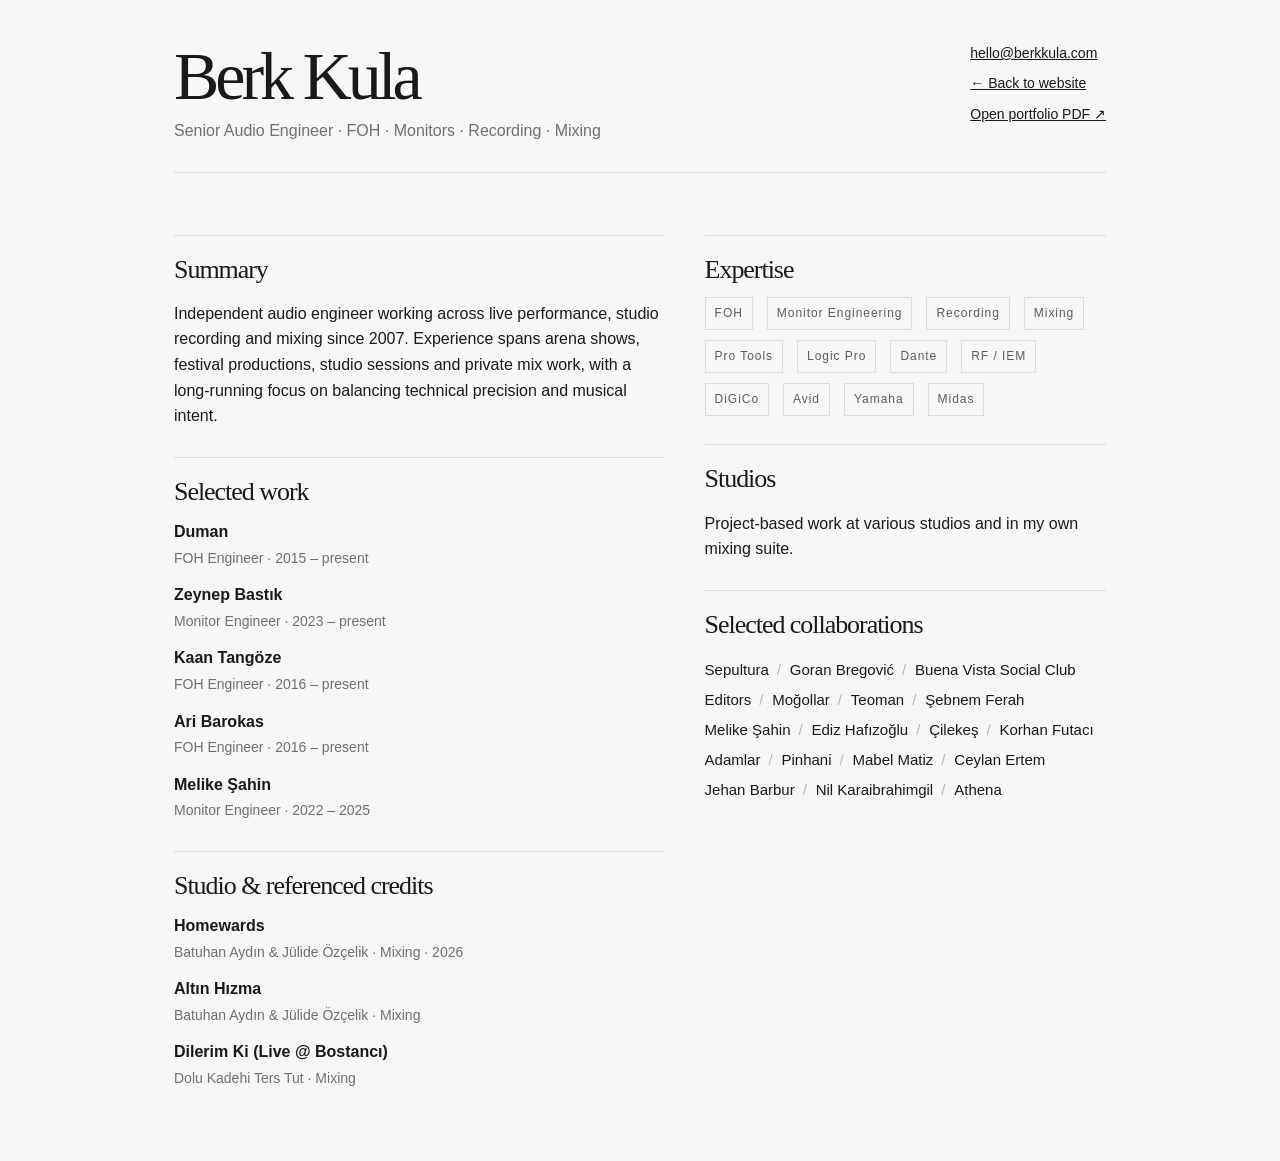
==== cv.html @ 08a99605 "Add PNG favicon reference for Google and browsers" ====
<!DOCTYPE html><html lang="en"><head><meta charset="UTF-8"><meta name="viewport" content="width=device-width, initial-scale=1"><meta property="og:title" content="Berk Kula — CV"><meta property="og:description" content="Berk Kula — FOH, monitor engineering, recording and mixing."><meta property="og:url" content="https://berkkula.com/cv.html"><meta property="og:type" content="website"><meta property="og:site_name" content="Berk Kula"><meta property="og:image" content="https://berkkula.com/assets/og-preview.jpg"><meta property="og:image:secure_url" content="https://berkkula.com/assets/og-preview.jpg"><meta property="og:image:type" content="image/jpeg"><meta property="og:image:width" content="1200"><meta property="og:image:height" content="630"><meta property="og:image:alt" content="Berk Kula at a live mixing console — Audio Engineer"><meta name="twitter:card" content="summary_large_image"><meta name="twitter:image" content="https://berkkula.com/assets/og-preview.jpg"><title>Berk Kula — CV</title><meta name="description" content="Berk Kula — audio engineer CV. FOH, monitor engineering, live sound, recording and mixing experience."><link rel="canonical" href="https://berkkula.com/cv.html"><link rel="icon" href="assets/favicon-48x48.png?v=bk-20261011-png" type="image/png" sizes="48x48">
  <link rel="icon" href="assets/favicon.svg?v=bk-20261011-bold" type="image/svg+xml"><style>:root{--bg:#f7f7f5;--ink:#181a1a;--muted:#6c7270;--stroke:#dddeda;--blue:#a8bfd1;--pink:#d9a8bc;--serif:Georgia,"Times New Roman",serif;--sans:Inter,"Helvetica Neue",Arial,sans-serif}*{box-sizing:border-box}body{margin:0;background:var(--bg);color:var(--ink);font-family:var(--sans);line-height:1.6}.wrap{max-width:980px;margin:auto;padding:42px 24px 70px}.top{display:flex;justify-content:space-between;gap:24px;flex-wrap:wrap;border-bottom:1px solid var(--stroke);padding-bottom:28px;margin-bottom:34px}.name h1{margin:0;font:400 clamp(42px,8vw,68px)/1 var(--serif);letter-spacing:-.06em}.name p{margin:8px 0 0;color:var(--muted)}.links{display:flex;flex-direction:column;gap:8px;font-size:14px}.links a{color:inherit}.grid{display:grid;grid-template-columns:1.1fr .9fr;gap:40px}.card{border-top:1px solid var(--stroke);padding-top:18px;margin-top:28px}.card h2{font:400 26px/1.2 var(--serif);letter-spacing:-.04em;margin:0 0 12px}.list{display:grid;gap:12px}.item strong{display:block}.item span{color:var(--muted);font-size:14px}.tags{display:flex;flex-wrap:wrap;gap:10px 14px}.tags span{font-size:12px;letter-spacing:.08em;color:#56605c;border:1px solid var(--stroke);padding:6px 9px}.collabs{display:flex;flex-wrap:wrap;gap:0 21px;align-items:baseline;font-size:15px;line-height:2}.collabs span{position:relative;display:inline-block;white-space:nowrap;max-width:100%}.collabs span:not(:first-child)::before{content:"/";position:absolute;left:-13px;color:#b8bdb9}.collabs span.line-start::before{content:none}@media(max-width:800px){.grid{grid-template-columns:1fr}}</style></head><body><div class="wrap"><div class="top"><div class="name"><h1>Berk Kula</h1><p>Senior Audio Engineer · FOH · Monitors · Recording · Mixing</p></div><div class="links"><a href="mailto:hello@berkkula.com">hello@berkkula.com</a><a href="index.html">← Back to website</a><a href="docs/berk-kula-portfolio.pdf" target="_blank" rel="noopener noreferrer">Open portfolio PDF ↗</a></div></div><div class="grid"><div><section class="card"><h2>Summary</h2><p>Independent audio engineer working across live performance, studio recording and mixing since 2007. Experience spans arena shows, festival productions, studio sessions and private mix work, with a long-running focus on balancing technical precision and musical intent.</p></section><section class="card"><h2>Selected work</h2><div class="list"><div class="item"><strong>Duman</strong><span>FOH Engineer · 2015 – present</span></div><div class="item"><strong>Zeynep Bastık</strong><span>Monitor Engineer · 2023 – present</span></div><div class="item"><strong>Kaan Tangöze</strong><span>FOH Engineer · 2016 – present</span></div><div class="item"><strong>Ari Barokas</strong><span>FOH Engineer · 2016 – present</span></div><div class="item"><strong>Melike Şahin</strong><span>Monitor Engineer · 2022 – 2025</span></div></div></section><section class="card"><h2>Studio & referenced credits</h2><div class="list"><div class="item"><strong>Homewards</strong><span>Batuhan Aydın & Jülide Özçelik · Mixing · 2026</span></div><div class="item"><strong>Altın Hızma</strong><span>Batuhan Aydın & Jülide Özçelik · Mixing</span></div><div class="item"><strong>Dilerim Ki (Live @ Bostancı)</strong><span>Dolu Kadehi Ters Tut · Mixing</span></div></div></section></div><div><section class="card"><h2>Expertise</h2><div class="tags"><span>FOH</span><span>Monitor Engineering</span><span>Recording</span><span>Mixing</span><span>Pro Tools</span><span>Logic Pro</span><span>Dante</span><span>RF / IEM</span><span>DiGiCo</span><span>Avid</span><span>Yamaha</span><span>Midas</span></div></section><section class="card"><h2>Studios</h2><p>Project-based work at various studios and in my own mixing suite.</p></section><section class="card"><h2>Selected collaborations</h2><p class="collabs"><span>Sepultura</span><span>Goran Bregović</span><span>Buena Vista Social Club</span><span>Editors</span><span>Moğollar</span><span>Teoman</span><span>Şebnem Ferah</span><span>Melike Şahin</span><span>Ediz Hafızoğlu</span><span>Çilekeş</span><span>Korhan Futacı</span><span>Adamlar</span><span>Pinhani</span><span>Mabel Matiz</span><span>Ceylan Ertem</span><span>Jehan Barbur</span><span>Nil Karaibrahimgil</span><span>Athena</span></p></section></div></div></div><script>
(() => {
  const cloud = document.querySelector('.collabs');
  if (!cloud) return;
  const markLineStarts = () => {
    let previousTop = null;
    for (const item of cloud.children) {
      const top = item.getBoundingClientRect().top;
      item.classList.toggle('line-start', previousTop === null || top > previousTop + 2);
      previousTop = top;
    }
  };
  markLineStarts();
  window.addEventListener('resize', markLineStarts);
  if ('ResizeObserver' in window) new ResizeObserver(markLineStarts).observe(cloud);
  if (document.fonts && document.fonts.ready) document.fonts.ready.then(markLineStarts);
})();
</script></body></html>
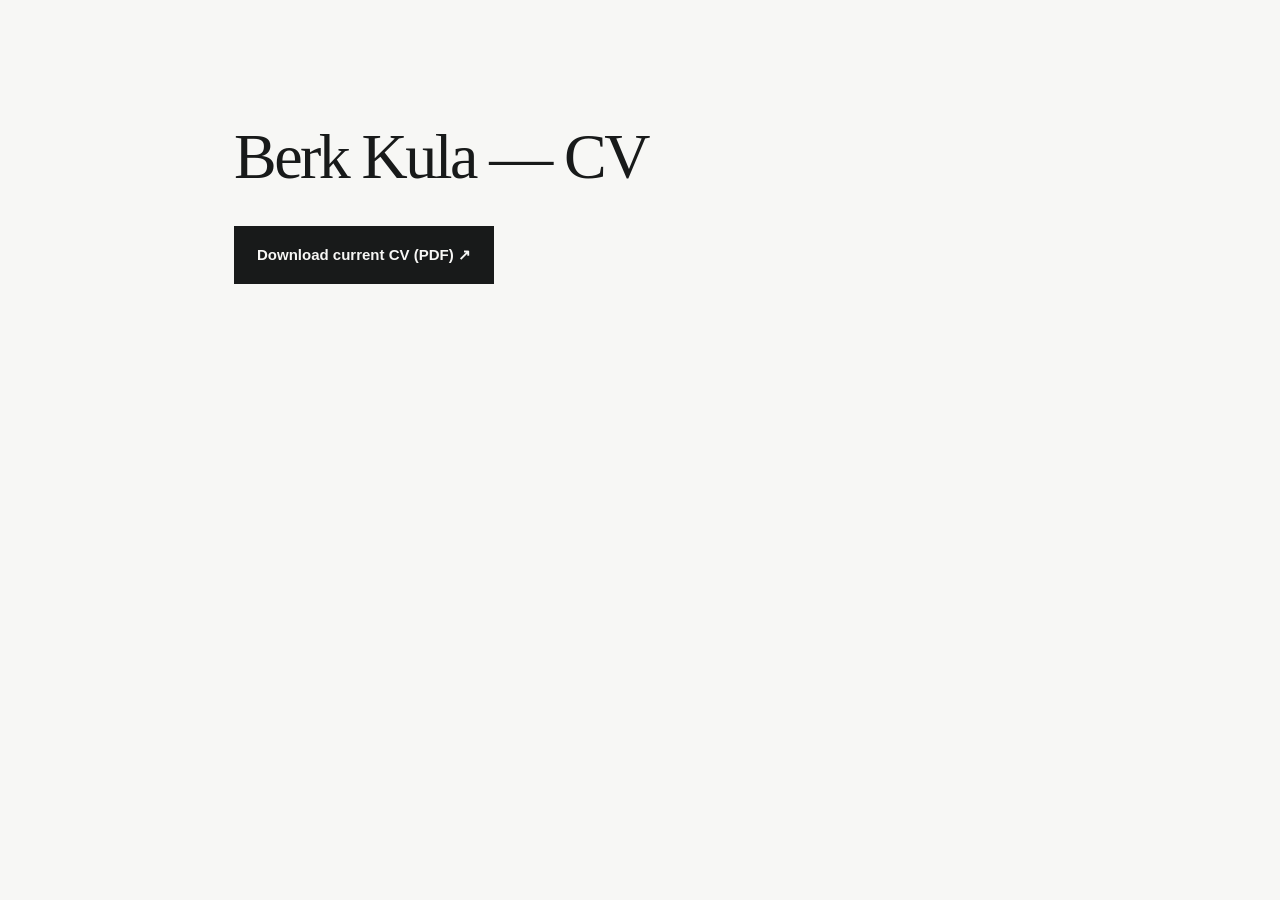
==== commit ba7a7d97: "Replace HTML CV with a noindex PDF download page" ====
--- a/cv.html
+++ b/cv.html
@@ -1,19 +1,22 @@
-<!DOCTYPE html><html lang="en"><head><meta charset="UTF-8"><meta name="viewport" content="width=device-width, initial-scale=1"><meta property="og:title" content="Berk Kula — CV"><meta property="og:description" content="Berk Kula — FOH, monitor engineering, recording and mixing."><meta property="og:url" content="https://berkkula.com/cv.html"><meta property="og:type" content="website"><meta property="og:site_name" content="Berk Kula"><meta property="og:image" content="https://berkkula.com/assets/og-preview.jpg"><meta property="og:image:secure_url" content="https://berkkula.com/assets/og-preview.jpg"><meta property="og:image:type" content="image/jpeg"><meta property="og:image:width" content="1200"><meta property="og:image:height" content="630"><meta property="og:image:alt" content="Berk Kula at a live mixing console — Audio Engineer"><meta name="twitter:card" content="summary_large_image"><meta name="twitter:image" content="https://berkkula.com/assets/og-preview.jpg"><title>Berk Kula — CV</title><meta name="description" content="Berk Kula — audio engineer CV. FOH, monitor engineering, live sound, recording and mixing experience."><link rel="canonical" href="https://berkkula.com/cv.html"><link rel="icon" href="assets/favicon-48x48.png?v=bk-20261011-png" type="image/png" sizes="48x48">
-  <link rel="icon" href="assets/favicon.svg?v=bk-20261011-bold" type="image/svg+xml"><style>:root{--bg:#f7f7f5;--ink:#181a1a;--muted:#6c7270;--stroke:#dddeda;--blue:#a8bfd1;--pink:#d9a8bc;--serif:Georgia,"Times New Roman",serif;--sans:Inter,"Helvetica Neue",Arial,sans-serif}*{box-sizing:border-box}body{margin:0;background:var(--bg);color:var(--ink);font-family:var(--sans);line-height:1.6}.wrap{max-width:980px;margin:auto;padding:42px 24px 70px}.top{display:flex;justify-content:space-between;gap:24px;flex-wrap:wrap;border-bottom:1px solid var(--stroke);padding-bottom:28px;margin-bottom:34px}.name h1{margin:0;font:400 clamp(42px,8vw,68px)/1 var(--serif);letter-spacing:-.06em}.name p{margin:8px 0 0;color:var(--muted)}.links{display:flex;flex-direction:column;gap:8px;font-size:14px}.links a{color:inherit}.grid{display:grid;grid-template-columns:1.1fr .9fr;gap:40px}.card{border-top:1px solid var(--stroke);padding-top:18px;margin-top:28px}.card h2{font:400 26px/1.2 var(--serif);letter-spacing:-.04em;margin:0 0 12px}.list{display:grid;gap:12px}.item strong{display:block}.item span{color:var(--muted);font-size:14px}.tags{display:flex;flex-wrap:wrap;gap:10px 14px}.tags span{font-size:12px;letter-spacing:.08em;color:#56605c;border:1px solid var(--stroke);padding:6px 9px}.collabs{display:flex;flex-wrap:wrap;gap:0 21px;align-items:baseline;font-size:15px;line-height:2}.collabs span{position:relative;display:inline-block;white-space:nowrap;max-width:100%}.collabs span:not(:first-child)::before{content:"/";position:absolute;left:-13px;color:#b8bdb9}.collabs span.line-start::before{content:none}@media(max-width:800px){.grid{grid-template-columns:1fr}}</style></head><body><div class="wrap"><div class="top"><div class="name"><h1>Berk Kula</h1><p>Senior Audio Engineer · FOH · Monitors · Recording · Mixing</p></div><div class="links"><a href="mailto:hello@berkkula.com">hello@berkkula.com</a><a href="index.html">← Back to website</a><a href="docs/berk-kula-portfolio.pdf" target="_blank" rel="noopener noreferrer">Open portfolio PDF ↗</a></div></div><div class="grid"><div><section class="card"><h2>Summary</h2><p>Independent audio engineer working across live performance, studio recording and mixing since 2007. Experience spans arena shows, festival productions, studio sessions and private mix work, with a long-running focus on balancing technical precision and musical intent.</p></section><section class="card"><h2>Selected work</h2><div class="list"><div class="item"><strong>Duman</strong><span>FOH Engineer · 2015 – present</span></div><div class="item"><strong>Zeynep Bastık</strong><span>Monitor Engineer · 2023 – present</span></div><div class="item"><strong>Kaan Tangöze</strong><span>FOH Engineer · 2016 – present</span></div><div class="item"><strong>Ari Barokas</strong><span>FOH Engineer · 2016 – present</span></div><div class="item"><strong>Melike Şahin</strong><span>Monitor Engineer · 2022 – 2025</span></div></div></section><section class="card"><h2>Studio & referenced credits</h2><div class="list"><div class="item"><strong>Homewards</strong><span>Batuhan Aydın & Jülide Özçelik · Mixing · 2026</span></div><div class="item"><strong>Altın Hızma</strong><span>Batuhan Aydın & Jülide Özçelik · Mixing</span></div><div class="item"><strong>Dilerim Ki (Live @ Bostancı)</strong><span>Dolu Kadehi Ters Tut · Mixing</span></div></div></section></div><div><section class="card"><h2>Expertise</h2><div class="tags"><span>FOH</span><span>Monitor Engineering</span><span>Recording</span><span>Mixing</span><span>Pro Tools</span><span>Logic Pro</span><span>Dante</span><span>RF / IEM</span><span>DiGiCo</span><span>Avid</span><span>Yamaha</span><span>Midas</span></div></section><section class="card"><h2>Studios</h2><p>Project-based work at various studios and in my own mixing suite.</p></section><section class="card"><h2>Selected collaborations</h2><p class="collabs"><span>Sepultura</span><span>Goran Bregović</span><span>Buena Vista Social Club</span><span>Editors</span><span>Moğollar</span><span>Teoman</span><span>Şebnem Ferah</span><span>Melike Şahin</span><span>Ediz Hafızoğlu</span><span>Çilekeş</span><span>Korhan Futacı</span><span>Adamlar</span><span>Pinhani</span><span>Mabel Matiz</span><span>Ceylan Ertem</span><span>Jehan Barbur</span><span>Nil Karaibrahimgil</span><span>Athena</span></p></section></div></div></div><script>
-(() => {
-  const cloud = document.querySelector('.collabs');
-  if (!cloud) return;
-  const markLineStarts = () => {
-    let previousTop = null;
-    for (const item of cloud.children) {
-      const top = item.getBoundingClientRect().top;
-      item.classList.toggle('line-start', previousTop === null || top > previousTop + 2);
-      previousTop = top;
-    }
-  };
-  markLineStarts();
-  window.addEventListener('resize', markLineStarts);
-  if ('ResizeObserver' in window) new ResizeObserver(markLineStarts).observe(cloud);
-  if (document.fonts && document.fonts.ready) document.fonts.ready.then(markLineStarts);
-})();
-</script></body></html>+<!DOCTYPE html><html lang="en"><head><meta charset="UTF-8"><meta name="viewport" content="width=device-width, initial-scale=1"><meta property="og:title" content="Berk Kula — CV"><meta property="og:description" content="Berk Kula — FOH, monitor engineering, recording and mixing."><meta property="og:url" content="https://berkkula.com/cv.html"><meta property="og:type" content="website"><meta property="og:site_name" content="Berk Kula"><meta property="og:image" content="https://berkkula.com/assets/og-preview.jpg"><meta property="og:image:secure_url" content="https://berkkula.com/assets/og-preview.jpg"><meta property="og:image:type" content="image/jpeg"><meta property="og:image:width" content="1200"><meta property="og:image:height" content="630"><meta property="og:image:alt" content="Berk Kula at a live mixing console — Audio Engineer"><meta name="twitter:card" content="summary_large_image"><meta name="twitter:image" content="https://berkkula.com/assets/og-preview.jpg"><title>Berk Kula — CV</title><meta name="description" content="Download Berk Kula’s current CV as a PDF."><meta name="robots" content="noindex, follow"><link rel="canonical" href="https://berkkula.com/cv.html"><link rel="icon" href="/favicon.ico?v=bk-20261011-final" sizes="any">
+<link rel="icon" href="/assets/favicon.svg?v=bk-20261011-final" type="image/svg+xml">
+<link rel="icon" href="/favicon-32x32.png?v=bk-20261011-final" type="image/png" sizes="32x32">
+<link rel="icon" href="/favicon-16x16.png?v=bk-20261011-final" type="image/png" sizes="16x16">
+<link rel="apple-touch-icon" href="/apple-touch-icon.png?v=bk-20261011-final" sizes="180x180">
+<link rel="manifest" href="/site.webmanifest"><style>
+:root{color-scheme:light;--bg:#f7f7f5;--ink:#181a1a;--stroke:#dddeda}
+*{box-sizing:border-box}
+body{margin:0;background:var(--bg);color:var(--ink);font-family:Inter,"Helvetica Neue",Arial,sans-serif;line-height:1.6}
+main{width:100%;max-width:860px;margin:0 auto;padding:clamp(56px,12vw,120px) 24px}
+h1{margin:0 0 32px;font:400 clamp(36px,7vw,64px)/1.15 Georgia,"Times New Roman",serif;letter-spacing:-.04em;overflow-wrap:break-word}
+.cv-download{display:inline-flex;align-items:center;justify-content:center;max-width:100%;padding:16px 22px;border:1px solid var(--ink);background:var(--ink);color:var(--bg);font-size:15px;font-weight:600;text-decoration:none;text-align:center;overflow-wrap:break-word}
+.cv-download:hover{background:var(--bg);color:var(--ink)}
+.cv-download:focus-visible{outline:3px solid #6c7270;outline-offset:4px}
+@media(max-width:480px){.cv-download{width:100%}}
+</style></head>
+<body>
+<main aria-labelledby="cv-title">
+<h1 id="cv-title">Berk Kula — CV</h1>
+<a class="cv-download" href="docs/Berk%20Kula%20%20CV.pdf" download="Berk Kula CV.pdf">Download current CV (PDF) ↗</a>
+</main>
+</body></html>
